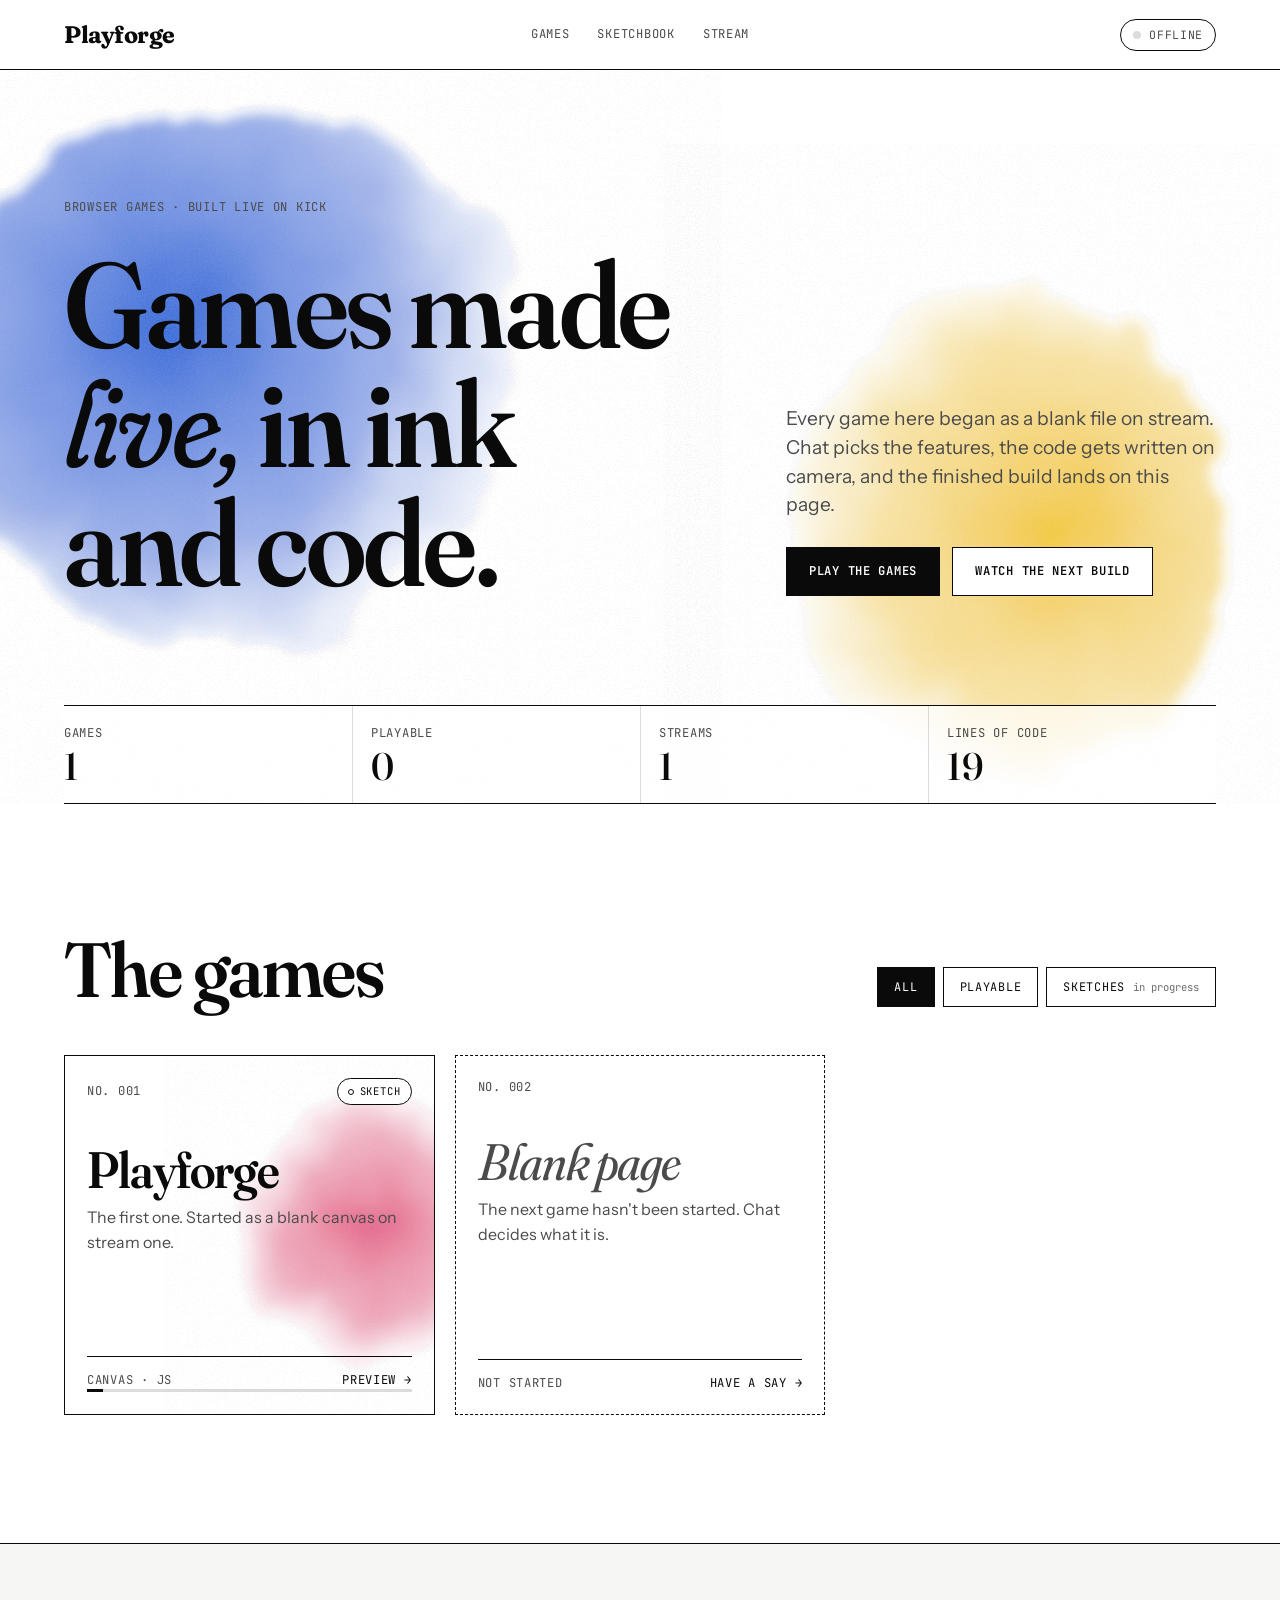
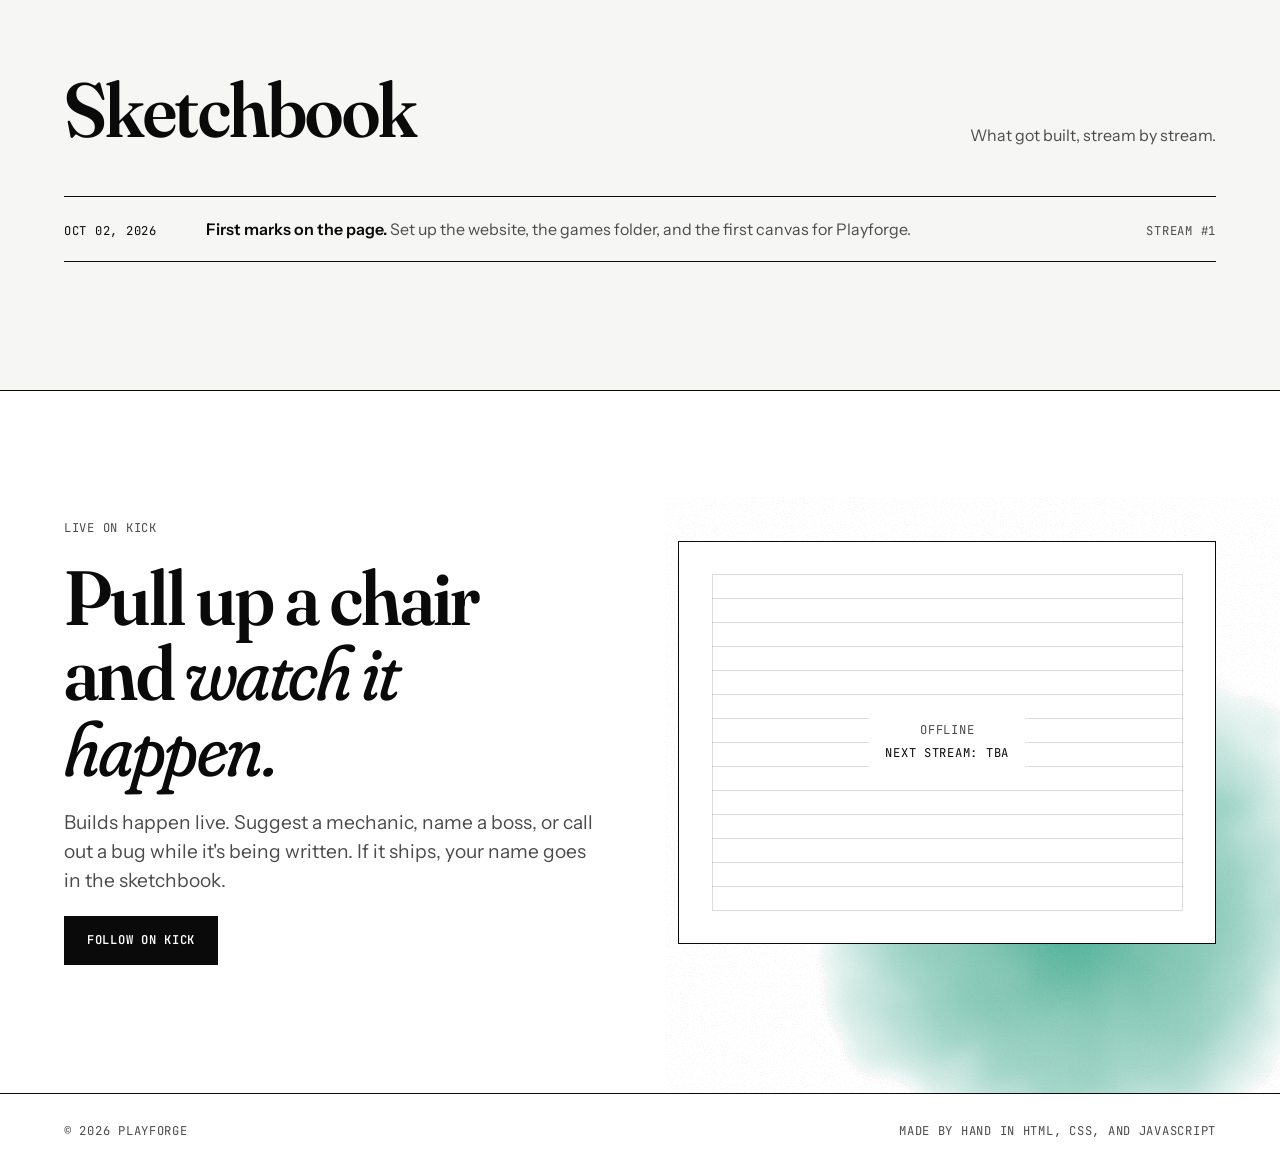
==== index.html @ 60ed4891 "Initial commit: Playforge site and first game sketch Co-Authored-By: Claude Fable 5.1 <noreply@anthr" ====
<!doctype html>
<html lang="en">
<head>
  <meta charset="utf-8">
  <meta name="viewport" content="width=device-width, initial-scale=1, viewport-fit=cover">
  <title>Playforge</title>
  <meta name="description" content="Browser games built live on Kick. Watch them get made, then play them here.">
  <link rel="preconnect" href="https://fonts.googleapis.com">
  <link rel="preconnect" href="https://fonts.gstatic.com" crossorigin>
  <link rel="stylesheet" href="https://fonts.googleapis.com/css2?family=Fraunces:ital,opsz,wght,SOFT@0,9..144,300..900,0..100;1,9..144,300..900,0..100&family=Instrument+Sans:ital,wght@0,400;0,500;0,600;1,400&family=JetBrains+Mono:wght@400;600&display=swap">
  <link rel="stylesheet" href="css/style.css">
</head>
<body>
  <a class="skip" href="#games">Skip to games</a>

  <!-- Watercolor filter: turbulence + displacement gives gradients a wet, bleeding edge -->
  <svg width="0" height="0" style="position:absolute" aria-hidden="true">
    <filter id="wash" x="-30%" y="-30%" width="160%" height="160%">
      <feTurbulence type="fractalNoise" baseFrequency="0.012" numOctaves="3" seed="7" result="noise"/>
      <feDisplacementMap in="SourceGraphic" in2="noise" scale="60" xChannelSelector="R" yChannelSelector="G" result="warped"/>
      <feGaussianBlur in="warped" stdDeviation="6" result="soft"/>
      <feTurbulence type="fractalNoise" baseFrequency="0.9" numOctaves="2" seed="3" result="grain"/>
      <feColorMatrix in="grain" type="saturate" values="0" result="grainBW"/>
      <feComposite in="soft" in2="grainBW" operator="arithmetic" k1="0" k2="1" k3="0.12" k4="-0.06"/>
    </filter>
  </svg>

  <header class="masthead">
    <a href="#top" class="brand">Playforge</a>
    <nav class="menu" aria-label="Site">
      <a href="#games">Games</a>
      <a href="#log">Sketchbook</a>
      <a href="#stream">Stream</a>
    </nav>
    <a class="status" href="#stream" id="live-status">
      <span class="status-dot" aria-hidden="true"></span>
      <span class="status-text">Offline</span>
    </a>
  </header>

  <main id="top">
    <!-- HERO -->
    <section class="hero">
      <div class="wash wash-a" aria-hidden="true"></div>
      <div class="wash wash-b" aria-hidden="true"></div>
      <div class="hero-grid">
        <p class="eyebrow mono">Browser games · built live on Kick</p>
        <h1 class="display">
          Games made<br>
          <em>live,</em> in ink<br>
          and code.
        </h1>
        <div class="hero-side">
          <p class="lede">
            Every game here began as a blank file on stream. Chat picks the features,
            the code gets written on camera, and the finished build lands on this page.
          </p>
          <div class="hero-actions">
            <a href="#games" class="btn btn-ink">Play the games</a>
            <a href="#stream" class="btn btn-paper">Watch the next build</a>
          </div>
        </div>
      </div>

      <dl class="ledger mono" aria-label="Studio stats">
        <div><dt>Games</dt><dd id="stat-games">0</dd></div>
        <div><dt>Playable</dt><dd id="stat-playable">0</dd></div>
        <div><dt>Streams</dt><dd id="stat-streams">0</dd></div>
        <div><dt>Lines of code</dt><dd id="stat-loc">0</dd></div>
      </dl>
    </section>

    <!-- GAMES -->
    <section id="games" class="section">
      <header class="section-head">
        <h2 class="display">The games</h2>
        <div class="filters" role="group" aria-label="Filter games">
          <button class="filter is-active" data-filter="all">All</button>
          <button class="filter" data-filter="playable">Playable</button>
          <button class="filter" data-filter="sketch">Sketches <small>in progress</small></button>
        </div>
      </header>
      <div id="game-grid" class="cards"></div>
    </section>

    <!-- SKETCHBOOK -->
    <section id="log" class="section section-log">
      <header class="section-head">
        <h2 class="display">Sketchbook</h2>
        <p class="section-note">What got built, stream by stream.</p>
      </header>
      <ol id="log-list" class="log"></ol>
    </section>

    <!-- STREAM -->
    <section id="stream" class="section section-stream">
      <div class="wash wash-c" aria-hidden="true"></div>
      <div class="stream-copy">
        <p class="eyebrow mono">Live on Kick</p>
        <h2 class="display">Pull up a chair<br>and <em>watch it happen.</em></h2>
        <p class="lede">
          Builds happen live. Suggest a mechanic, name a boss, or call out a bug
          while it's being written. If it ships, your name goes in the sketchbook.
        </p>
        <a href="https://kick.com/" target="_blank" rel="noopener" class="btn btn-ink">Follow on Kick</a>
      </div>
      <div class="frame" aria-hidden="true">
        <div class="frame-inner">
          <p class="mono frame-text">OFFLINE<br><span>next stream: TBA</span></p>
        </div>
      </div>
    </section>
  </main>

  <footer class="foot">
    <span class="mono">© <span id="year"></span> Playforge</span>
    <span class="mono">Made by hand in HTML, CSS, and JavaScript</span>
  </footer>

  <script src="js/main.js"></script>
</body>
</html>
---- css/style.css ----
/* ------------------------------------------------------------------
   PLAYFORGE
   Layout: white paper, black ink, asymmetric left-anchored type.
   All color comes from a few watercolor washes (blurred, displaced
   gradients) that sit *behind* the ink. Single committed light theme.
------------------------------------------------------------------- */
:root {
  color-scheme: light;

  /* Color: paper + ink, then pigments for the washes */
  --paper: #ffffff;
  --paper-2: #f6f6f4;       /* faint grey-warm for alternate sections */
  --ink: #0a0a0a;
  --ink-2: #4b4b4b;         /* secondary text */
  --rule: #0a0a0a;
  --rule-soft: rgba(10, 10, 10, 0.14);

  --cobalt: #3a62d6;
  --madder: #e0557a;
  --cadmium: #f3c43a;
  --viridian: #2fa386;

  /* Type */
  --font-display: "Fraunces", Georgia, "Times New Roman", serif;
  --font-body: "Instrument Sans", "Helvetica Neue", Arial, sans-serif;
  --font-mono: "JetBrains Mono", "SF Mono", Menlo, monospace;

  --step-0: 1rem;
  --step-1: 1.2rem;
  --step-3: 2.4rem;
  --step-4: clamp(2.6rem, 6vw, 5rem);
  --step-5: clamp(3.2rem, 9.5vw, 8.5rem);

  --gutter: clamp(20px, 5vw, 72px);
}

*, *::before, *::after { box-sizing: border-box; }
html { scroll-behavior: smooth; }

body {
  margin: 0;
  background: var(--paper);
  color: var(--ink);
  font-family: var(--font-body);
  font-size: var(--step-0);
  line-height: 1.55;
  -webkit-font-smoothing: antialiased;
}

a { color: inherit; text-decoration: none; }
h1, h2, h3 { margin: 0; text-wrap: balance; }
p { margin: 0; }
ol, ul { margin: 0; padding: 0; list-style: none; }
button { font: inherit; color: inherit; }

.display {
  font-family: var(--font-display);
  font-weight: 600;
  font-variation-settings: "opsz" 144, "SOFT" 40;
  line-height: 0.98;
  letter-spacing: -0.02em;
}
.display em {
  font-style: italic;
  font-weight: 400;
  font-variation-settings: "opsz" 144, "SOFT" 100;
}
.mono {
  font-family: var(--font-mono);
  font-size: 0.76rem;
  letter-spacing: 0.06em;
  text-transform: uppercase;
}

:focus-visible { outline: 2px solid var(--ink); outline-offset: 3px; }

.skip {
  position: absolute; left: var(--gutter); top: -100px;
  background: var(--ink); color: var(--paper); padding: 8px 12px;
}
.skip:focus { top: 8px; z-index: 100; }

/* ---------------- Watercolor washes ---------------- */
.wash {
  position: absolute;
  pointer-events: none;
  z-index: 0;
  filter: url(#wash);
  mix-blend-mode: multiply;
  opacity: 0.85;
  border-radius: 50%;
}
.wash-a {
  width: clamp(320px, 48vw, 720px); aspect-ratio: 1.15;
  top: 6%; left: -6%;
  background: radial-gradient(circle at 40% 40%, var(--cobalt) 0%, color-mix(in srgb, var(--cobalt) 55%, white) 45%, transparent 72%);
}
.wash-b {
  width: clamp(240px, 34vw, 520px); aspect-ratio: 0.9;
  top: 30%; right: 4%;
  background: radial-gradient(circle at 60% 50%, var(--cadmium) 0%, color-mix(in srgb, var(--cadmium) 50%, white) 50%, transparent 74%);
}
.wash-c {
  width: clamp(280px, 40vw, 600px); aspect-ratio: 1;
  bottom: -10%; right: -4%;
  background: radial-gradient(circle at 50% 50%, var(--viridian) 0%, color-mix(in srgb, var(--viridian) 50%, white) 48%, transparent 74%);
}

/* ---------------- Masthead ---------------- */
.masthead {
  position: sticky;
  top: env(safe-area-inset-top, 0px);
  z-index: 20;
  display: grid;
  grid-template-columns: 1fr auto 1fr;
  align-items: center;
  gap: 24px;
  padding: 16px var(--gutter);
  background: color-mix(in srgb, var(--paper) 88%, transparent);
  backdrop-filter: blur(10px);
  border-bottom: 1px solid var(--rule);
}
.brand {
  font-family: var(--font-display); font-weight: 700; font-size: 1.5rem;
  font-variation-settings: "opsz" 48, "SOFT" 60; letter-spacing: -0.02em;
}
.menu { display: flex; gap: 28px; }
.menu a {
  font-family: var(--font-mono); font-size: 0.76rem; letter-spacing: 0.06em;
  text-transform: uppercase; color: var(--ink-2); position: relative; padding: 6px 0;
}
.menu a::after {
  content: ""; position: absolute; left: 0; right: 100%; bottom: 0;
  height: 2px; background: var(--ink); transition: right 0.25s ease;
}
.menu a:hover { color: var(--ink); }
.menu a:hover::after { right: 0; }

.status {
  justify-self: end;
  display: inline-flex; align-items: center; gap: 8px;
  font-family: var(--font-mono); font-size: 0.72rem; letter-spacing: 0.06em;
  text-transform: uppercase; color: var(--ink-2);
  border: 1px solid var(--rule); padding: 6px 12px; border-radius: 999px;
}
.status-dot { width: 8px; height: 8px; border-radius: 50%; background: var(--rule-soft); }
.status.is-live { color: var(--ink); }
.status.is-live .status-dot { background: var(--madder); box-shadow: 0 0 0 4px color-mix(in srgb, var(--madder) 25%, transparent); }

/* ---------------- Hero ---------------- */
.hero {
  position: relative;
  padding: clamp(56px, 10vw, 128px) var(--gutter) 0;
  overflow: hidden;
  isolation: isolate;
}
.hero-grid {
  position: relative; z-index: 1;
  display: grid;
  grid-template-columns: minmax(0, 1.5fr) minmax(280px, 1fr);
  grid-template-areas: "eyebrow eyebrow" "title side";
  gap: 28px clamp(32px, 6vw, 96px);
  align-items: end;
}
.eyebrow { color: var(--ink-2); }
.hero .eyebrow { grid-area: eyebrow; }
.hero h1 { grid-area: title; font-size: var(--step-5); }
.hero-side { grid-area: side; display: grid; gap: 28px; padding-bottom: 0.4rem; }
.lede { font-size: var(--step-1); line-height: 1.5; color: var(--ink-2); max-width: 42ch; }
.hero-actions { display: flex; flex-wrap: wrap; gap: 12px; }

.ledger {
  position: relative; z-index: 1;
  display: grid;
  grid-template-columns: repeat(4, minmax(0, 1fr));
  margin: clamp(48px, 8vw, 104px) 0 0;
  border-top: 1px solid var(--rule);
  border-bottom: 1px solid var(--rule);
  background: color-mix(in srgb, var(--paper) 70%, transparent);
}
.ledger > div { padding: 18px 0 18px 18px; border-left: 1px solid var(--rule-soft); }
.ledger > div:first-child { border-left: 0; padding-left: 0; }
.ledger dt { color: var(--ink-2); }
.ledger dd {
  margin: 4px 0 0;
  font-family: var(--font-display); font-weight: 500;
  font-variation-settings: "opsz" 144, "SOFT" 0;
  font-size: var(--step-3); line-height: 1;
  font-variant-numeric: tabular-nums;
}

/* ---------------- Buttons ---------------- */
.btn {
  display: inline-flex; align-items: center; gap: 10px;
  padding: 14px 22px;
  font-family: var(--font-mono); font-size: 0.76rem; letter-spacing: 0.06em;
  text-transform: uppercase; font-weight: 600;
  border: 1px solid var(--ink);
  cursor: pointer;
  transition: background 0.15s ease, color 0.15s ease, transform 0.15s ease;
}
.btn:hover { transform: translateY(-1px); }
.btn-ink { background: var(--ink); color: var(--paper); }
.btn-ink:hover { background: var(--paper); color: var(--ink); }
.btn-paper { background: var(--paper); color: var(--ink); }
.btn-paper:hover { background: var(--ink); color: var(--paper); }

/* ---------------- Sections ---------------- */
.section { position: relative; padding: clamp(64px, 10vw, 128px) var(--gutter); }
.section-head {
  display: flex; flex-wrap: wrap; align-items: end; justify-content: space-between;
  gap: 20px 40px; margin-bottom: clamp(28px, 4vw, 48px);
}
.section-head h2 { font-size: var(--step-4); }
.section-note { color: var(--ink-2); max-width: 36ch; }

.filters { display: flex; flex-wrap: wrap; gap: 8px; }
.filter {
  display: inline-flex; align-items: baseline; gap: 8px;
  padding: 10px 16px;
  background: var(--paper); border: 1px solid var(--ink);
  font-family: var(--font-mono); font-size: 0.74rem; letter-spacing: 0.06em; text-transform: uppercase;
  color: var(--ink); cursor: pointer; transition: background 0.15s, color 0.15s;
}
.filter small { font-size: 0.66rem; text-transform: none; letter-spacing: 0; opacity: 0.6; }
.filter:hover, .filter.is-active { background: var(--ink); color: var(--paper); }

/* ---------------- Game cards ---------------- */
.cards {
  display: grid;
  grid-template-columns: repeat(auto-fill, minmax(min(100%, 320px), 1fr));
  gap: 20px;
}
.card {
  position: relative;
  display: grid; grid-template-rows: auto 1fr auto;
  min-height: 360px;
  background: var(--paper);
  border: 1px solid var(--rule);
  padding: 22px;
  overflow: hidden;
  isolation: isolate;
}
/* the blank page waiting for the next game */
.card.is-next { border-style: dashed; color: var(--ink-2); }
.card.is-next .card-title { color: var(--ink-2); font-weight: 400; font-style: italic; }
/* each card gets its own pigment via --pigment, set in JS */
.card-wash {
  position: absolute; z-index: 0; pointer-events: none;
  width: 70%; aspect-ratio: 1; right: -18%; top: 12%;
  border-radius: 50%;
  filter: url(#wash);
  mix-blend-mode: multiply;
  opacity: 0.8;
  background: radial-gradient(circle at 50% 50%, var(--pigment) 0%, color-mix(in srgb, var(--pigment) 55%, white) 45%, transparent 72%);
  transition: transform 0.5s cubic-bezier(.2,.7,.2,1), opacity 0.3s;
}
.card:hover .card-wash { transform: scale(1.18) translate(-6%, 4%); opacity: 1; }
.card > *:not(.card-wash) { position: relative; z-index: 1; }

.card-top { display: flex; justify-content: space-between; align-items: center; gap: 12px; color: var(--ink-2); }
.tag {
  display: inline-flex; align-items: center; gap: 6px;
  padding: 4px 10px; border-radius: 999px;
  font-family: var(--font-mono); font-size: 0.66rem; letter-spacing: 0.08em; text-transform: uppercase;
  border: 1px solid var(--ink); color: var(--ink); background: var(--paper);
}
.tag::before { content: ""; width: 6px; height: 6px; border-radius: 50%; background: var(--ink); }
.tag.playable::before { background: var(--ink); }
.tag.sketch::before { background: transparent; border: 1.5px solid var(--ink); animation: blink 1.6s ease-in-out infinite; }

.card-title {
  align-self: end;
  font-size: clamp(2.4rem, 4vw, 3.4rem);
  margin-top: 40px;
}
.card-desc { color: var(--ink-2); margin-top: 10px; max-width: 34ch; }
.card-foot {
  display: flex; justify-content: space-between; align-items: center;
  margin-top: 28px; padding-top: 14px; border-top: 1px solid var(--rule);
  color: var(--ink-2);
}
.card-foot .go { color: var(--ink); transition: transform 0.15s; }
.card:hover .go { transform: translateX(4px); }
.card-progress {
  position: absolute; left: 0; right: 0; bottom: 0; height: 3px; z-index: 1;
  background: linear-gradient(90deg, var(--ink) var(--progress, 0%), var(--rule-soft) var(--progress, 0%));
}
.card.is-empty { grid-column: 1 / -1; min-height: 160px; place-items: center; text-align: center; color: var(--ink-2); }

/* ---------------- Sketchbook ---------------- */
.section-log { background: var(--paper-2); border-top: 1px solid var(--rule); border-bottom: 1px solid var(--rule); }
.log li {
  display: grid;
  grid-template-columns: 110px 1fr auto;
  gap: 20px 32px;
  align-items: baseline;
  padding: 20px 0;
  border-top: 1px solid var(--rule-soft);
}
.log li:first-child { border-top-color: var(--rule); }
.log li:last-child { border-bottom: 1px solid var(--rule); }
.log time { font-variant-numeric: tabular-nums; }
.log .entry { max-width: 65ch; }
.log .entry strong { font-weight: 600; }
.log .entry span { color: var(--ink-2); }
.log .ref { color: var(--ink-2); white-space: nowrap; }

/* ---------------- Stream ---------------- */
.section-stream {
  display: grid;
  grid-template-columns: minmax(0, 1fr) minmax(280px, 1fr);
  gap: clamp(32px, 6vw, 96px);
  align-items: center;
  overflow: hidden;
  isolation: isolate;
}
.section-stream > :not(.wash) { position: relative; z-index: 1; }
.stream-copy { display: grid; gap: 22px; justify-items: start; }
.stream-copy h2 { font-size: var(--step-4); }
.frame {
  aspect-ratio: 4 / 3; max-width: 100%;
  border: 1px solid var(--ink);
  padding: 6%;
  background: var(--paper);
}
.frame-inner {
  height: 100%;
  border: 1px solid var(--rule-soft);
  display: grid; place-items: center;
  background:
    repeating-linear-gradient(0deg, transparent 0 23px, var(--rule-soft) 23px 24px);
}
.frame-text { text-align: center; color: var(--ink-2); line-height: 1.9; background: var(--paper); padding: 10px 16px; }
.frame-text span { color: var(--ink); }

/* ---------------- Footer ---------------- */
.foot {
  display: flex; flex-wrap: wrap; justify-content: space-between; gap: 12px;
  padding: 28px var(--gutter) calc(28px + env(safe-area-inset-bottom, 0px));
  border-top: 1px solid var(--rule);
  color: var(--ink-2);
}

/* ---------------- Motion ---------------- */
@keyframes blink { 0%, 100% { opacity: 1; } 50% { opacity: 0.25; } }
@media (prefers-reduced-motion: reduce) {
  html { scroll-behavior: auto; }
  *, *::before, *::after { animation: none !important; transition: none !important; }
}

/* ---------------- Responsive ---------------- */
@media (max-width: 900px) {
  .masthead { grid-template-columns: 1fr auto; }
  .menu { display: none; }
  .hero-grid { grid-template-columns: 1fr; grid-template-areas: "eyebrow" "title" "side"; }
  .ledger { grid-template-columns: repeat(2, 1fr); }
  .ledger > div:nth-child(3) { border-left: 0; padding-left: 0; }
  .ledger > div:nth-child(n + 3) { border-top: 1px solid var(--rule-soft); }
  .section-stream { grid-template-columns: 1fr; }
  .log li { grid-template-columns: 1fr; gap: 6px; }
  .log .ref { white-space: normal; }
  .wash-b { display: none; }
}
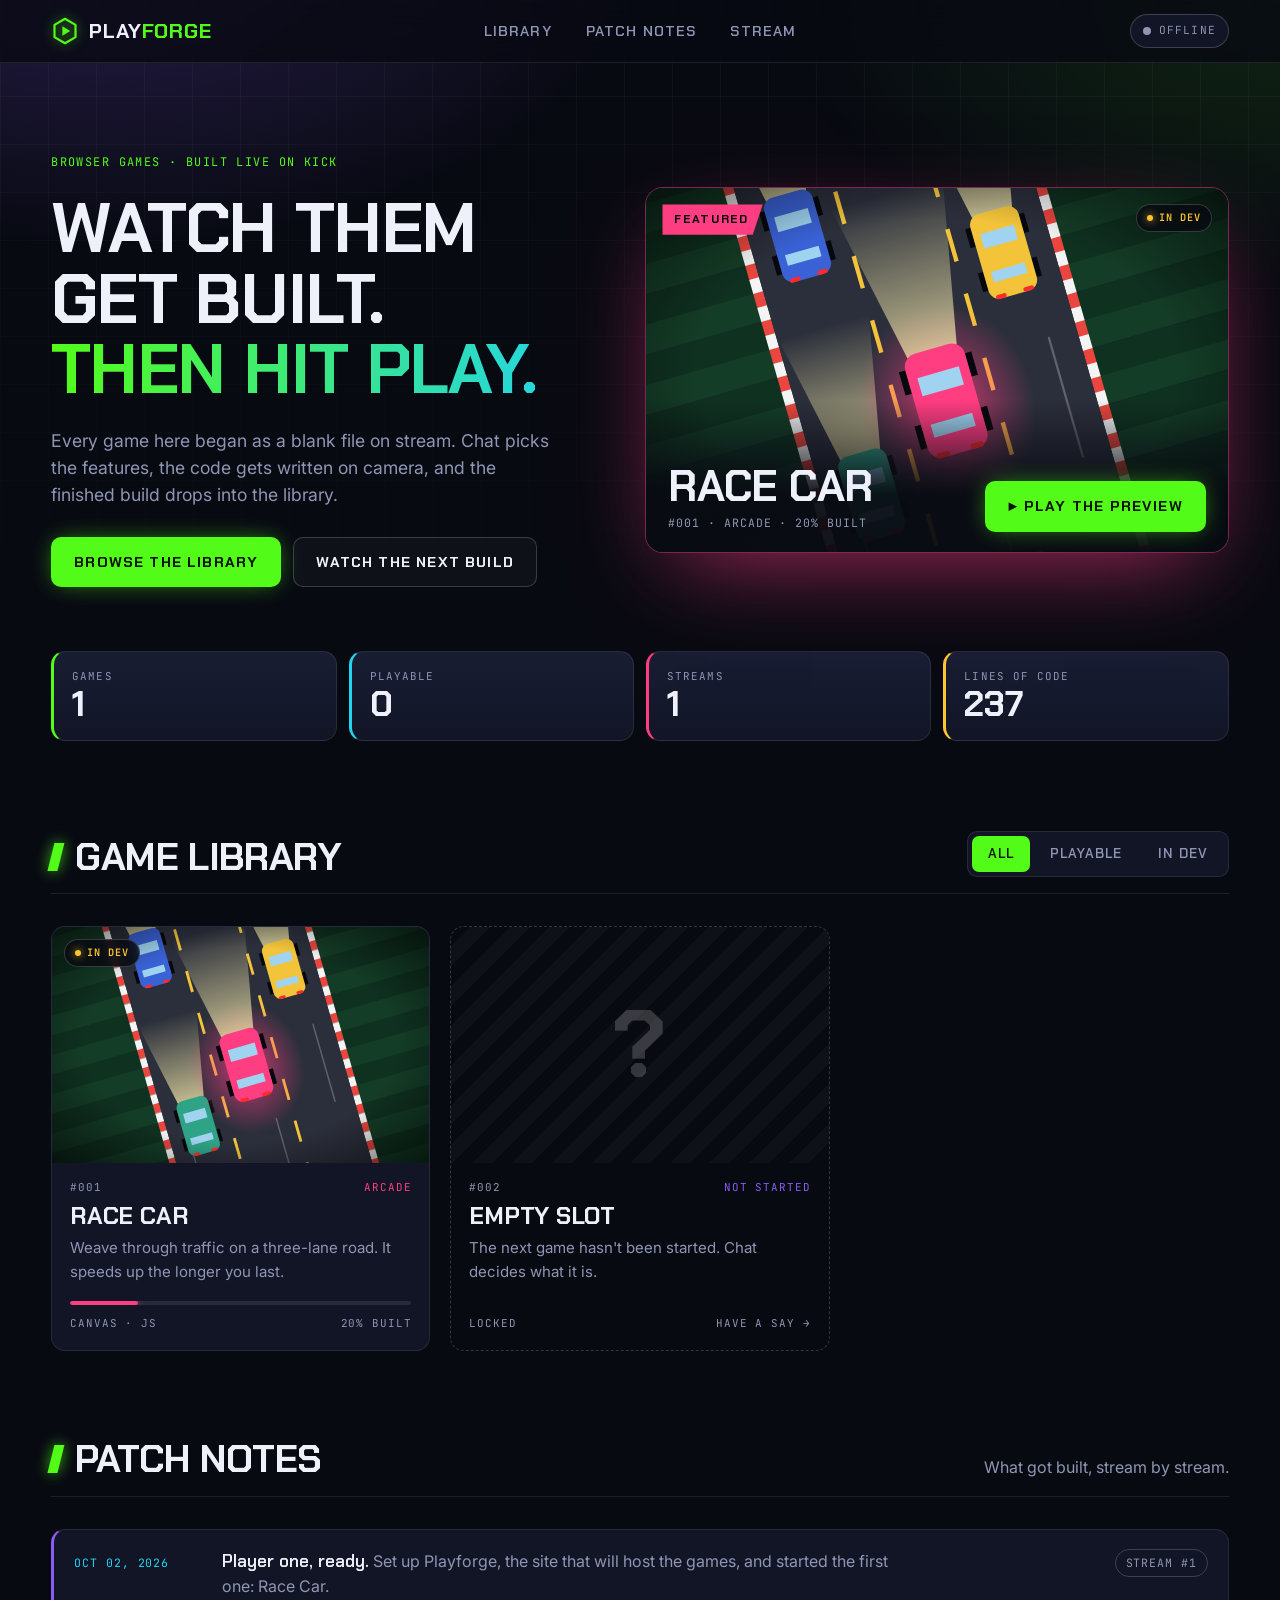
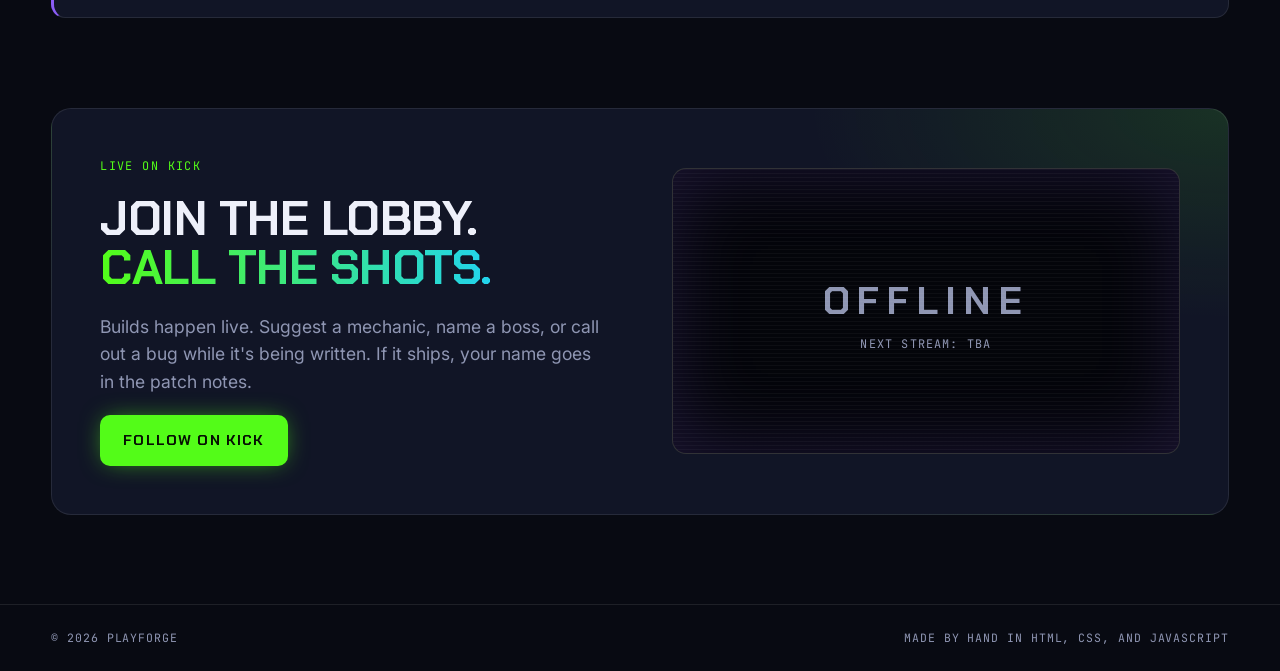
==== commit 940f75be: "Redesign Playforge as a game platform Dark, neon gamer theme with a featured-game slot, cover-art li" ====
--- a/index.html
+++ b/index.html
@@ -5,31 +5,27 @@
   <meta name="viewport" content="width=device-width, initial-scale=1, viewport-fit=cover">
   <title>Playforge</title>
   <meta name="description" content="Browser games built live on Kick. Watch them get made, then play them here.">
+  <meta name="theme-color" content="#080a12">
+  <link rel="icon" href="data:image/svg+xml,%3Csvg xmlns='http://www.w3.org/2000/svg' viewBox='0 0 32 32'%3E%3Cpath d='M16 2l12 7v14l-12 7-12-7V9z' fill='%23080a12' stroke='%2353fc18' stroke-width='2.5'/%3E%3Cpath d='M13 10.5l9 5.5-9 5.5z' fill='%2353fc18'/%3E%3C/svg%3E">
   <link rel="preconnect" href="https://fonts.googleapis.com">
   <link rel="preconnect" href="https://fonts.gstatic.com" crossorigin>
-  <link rel="stylesheet" href="https://fonts.googleapis.com/css2?family=Fraunces:ital,opsz,wght,SOFT@0,9..144,300..900,0..100;1,9..144,300..900,0..100&family=Instrument+Sans:ital,wght@0,400;0,500;0,600;1,400&family=JetBrains+Mono:wght@400;600&display=swap">
+  <link rel="stylesheet" href="https://fonts.googleapis.com/css2?family=Chakra+Petch:wght@500;600;700&family=Inter:wght@400;500;600&family=JetBrains+Mono:wght@400;600&display=swap">
   <link rel="stylesheet" href="css/style.css">
 </head>
 <body>
   <a class="skip" href="#games">Skip to games</a>
 
-  <!-- Watercolor filter: turbulence + displacement gives gradients a wet, bleeding edge -->
-  <svg width="0" height="0" style="position:absolute" aria-hidden="true">
-    <filter id="wash" x="-30%" y="-30%" width="160%" height="160%">
-      <feTurbulence type="fractalNoise" baseFrequency="0.012" numOctaves="3" seed="7" result="noise"/>
-      <feDisplacementMap in="SourceGraphic" in2="noise" scale="60" xChannelSelector="R" yChannelSelector="G" result="warped"/>
-      <feGaussianBlur in="warped" stdDeviation="6" result="soft"/>
-      <feTurbulence type="fractalNoise" baseFrequency="0.9" numOctaves="2" seed="3" result="grain"/>
-      <feColorMatrix in="grain" type="saturate" values="0" result="grainBW"/>
-      <feComposite in="soft" in2="grainBW" operator="arithmetic" k1="0" k2="1" k3="0.12" k4="-0.06"/>
-    </filter>
-  </svg>
-
-  <header class="masthead">
-    <a href="#top" class="brand">Playforge</a>
-    <nav class="menu" aria-label="Site">
-      <a href="#games">Games</a>
-      <a href="#log">Sketchbook</a>
+  <header class="topbar">
+    <a href="#top" class="logo" aria-label="Playforge home">
+      <svg class="logo-mark" viewBox="0 0 32 32" aria-hidden="true">
+        <path d="M16 2l12 7v14l-12 7-12-7V9z" fill="none" stroke="currentColor" stroke-width="2.5" stroke-linejoin="round"/>
+        <path d="M13 10.5l9 5.5-9 5.5z" fill="currentColor"/>
+      </svg>
+      <span>Play<b>forge</b></span>
+    </a>
+    <nav class="nav" aria-label="Site">
+      <a href="#games">Library</a>
+      <a href="#log">Patch notes</a>
       <a href="#stream">Stream</a>
     </nav>
     <a class="status" href="#stream" id="live-status">
@@ -40,81 +36,78 @@
 
   <main id="top">
     <!-- HERO -->
-    <section class="hero">
-      <div class="wash wash-a" aria-hidden="true"></div>
-      <div class="wash wash-b" aria-hidden="true"></div>
-      <div class="hero-grid">
-        <p class="eyebrow mono">Browser games · built live on Kick</p>
+    <section class="hero wrap">
+      <div class="hero-copy">
+        <p class="kicker">Browser games · built live on Kick</p>
         <h1 class="display">
-          Games made<br>
-          <em>live,</em> in ink<br>
-          and code.
+          Watch them get built.
+          <span class="glow-text">Then hit play.</span>
         </h1>
-        <div class="hero-side">
-          <p class="lede">
-            Every game here began as a blank file on stream. Chat picks the features,
-            the code gets written on camera, and the finished build lands on this page.
-          </p>
-          <div class="hero-actions">
-            <a href="#games" class="btn btn-ink">Play the games</a>
-            <a href="#stream" class="btn btn-paper">Watch the next build</a>
-          </div>
+        <p class="lede">
+          Every game here began as a blank file on stream. Chat picks the features,
+          the code gets written on camera, and the finished build drops into the library.
+        </p>
+        <div class="hero-actions">
+          <a href="#games" class="btn btn-primary">Browse the library</a>
+          <a href="#stream" class="btn btn-ghost">Watch the next build</a>
         </div>
       </div>
 
-      <dl class="ledger mono" aria-label="Studio stats">
-        <div><dt>Games</dt><dd id="stat-games">0</dd></div>
-        <div><dt>Playable</dt><dd id="stat-playable">0</dd></div>
-        <div><dt>Streams</dt><dd id="stat-streams">0</dd></div>
-        <div><dt>Lines of code</dt><dd id="stat-loc">0</dd></div>
-      </dl>
+      <!-- Featured game, filled in by js/main.js -->
+      <div id="featured"></div>
     </section>
 
-    <!-- GAMES -->
-    <section id="games" class="section">
+    <dl class="hud wrap" aria-label="Studio stats">
+      <div><dt>Games</dt><dd id="stat-games">0</dd></div>
+      <div><dt>Playable</dt><dd id="stat-playable">0</dd></div>
+      <div><dt>Streams</dt><dd id="stat-streams">0</dd></div>
+      <div><dt>Lines of code</dt><dd id="stat-loc">0</dd></div>
+    </dl>
+
+    <!-- LIBRARY -->
+    <section id="games" class="section wrap">
       <header class="section-head">
-        <h2 class="display">The games</h2>
+        <h2 class="display">Game library</h2>
         <div class="filters" role="group" aria-label="Filter games">
           <button class="filter is-active" data-filter="all">All</button>
           <button class="filter" data-filter="playable">Playable</button>
-          <button class="filter" data-filter="sketch">Sketches <small>in progress</small></button>
+          <button class="filter" data-filter="dev">In dev</button>
         </div>
       </header>
       <div id="game-grid" class="cards"></div>
     </section>
 
-    <!-- SKETCHBOOK -->
-    <section id="log" class="section section-log">
+    <!-- PATCH NOTES -->
+    <section id="log" class="section wrap">
       <header class="section-head">
-        <h2 class="display">Sketchbook</h2>
+        <h2 class="display">Patch notes</h2>
         <p class="section-note">What got built, stream by stream.</p>
       </header>
       <ol id="log-list" class="log"></ol>
     </section>
 
     <!-- STREAM -->
-    <section id="stream" class="section section-stream">
-      <div class="wash wash-c" aria-hidden="true"></div>
-      <div class="stream-copy">
-        <p class="eyebrow mono">Live on Kick</p>
-        <h2 class="display">Pull up a chair<br>and <em>watch it happen.</em></h2>
-        <p class="lede">
-          Builds happen live. Suggest a mechanic, name a boss, or call out a bug
-          while it's being written. If it ships, your name goes in the sketchbook.
-        </p>
-        <a href="https://kick.com/" target="_blank" rel="noopener" class="btn btn-ink">Follow on Kick</a>
-      </div>
-      <div class="frame" aria-hidden="true">
-        <div class="frame-inner">
-          <p class="mono frame-text">OFFLINE<br><span>next stream: TBA</span></p>
+    <section id="stream" class="section wrap">
+      <div class="stream">
+        <div class="stream-copy">
+          <p class="kicker">Live on Kick</p>
+          <h2 class="display">Join the lobby. <span class="glow-text">Call the shots.</span></h2>
+          <p class="lede">
+            Builds happen live. Suggest a mechanic, name a boss, or call out a bug
+            while it's being written. If it ships, your name goes in the patch notes.
+          </p>
+          <a href="https://kick.com/" target="_blank" rel="noopener" class="btn btn-primary">Follow on Kick</a>
+        </div>
+        <div class="screen" aria-hidden="true">
+          <p class="screen-text">OFFLINE<br><span>next stream: TBA</span></p>
         </div>
       </div>
     </section>
   </main>
 
-  <footer class="foot">
-    <span class="mono">© <span id="year"></span> Playforge</span>
-    <span class="mono">Made by hand in HTML, CSS, and JavaScript</span>
+  <footer class="foot wrap">
+    <span>© <span id="year"></span> Playforge</span>
+    <span>Made by hand in HTML, CSS, and JavaScript</span>
   </footer>
 
   <script src="js/main.js"></script>
--- a/css/style.css
+++ b/css/style.css
@@ -1,349 +1,400 @@
 /* ------------------------------------------------------------------
    PLAYFORGE
-   Layout: white paper, black ink, asymmetric left-anchored type.
-   All color comes from a few watercolor washes (blurred, displaced
-   gradients) that sit *behind* the ink. Single committed light theme.
+   A game platform: dark arena, neon accents, cover-art library.
+   Kick green is the platform colour; each game brings its own
+   --accent (set in JS) that lights up its card and cover.
+   Single committed dark theme.
 ------------------------------------------------------------------- */
 :root {
-  color-scheme: light;
-
-  /* Color: paper + ink, then pigments for the washes */
-  --paper: #ffffff;
-  --paper-2: #f6f6f4;       /* faint grey-warm for alternate sections */
-  --ink: #0a0a0a;
-  --ink-2: #4b4b4b;         /* secondary text */
-  --rule: #0a0a0a;
-  --rule-soft: rgba(10, 10, 10, 0.14);
-
-  --cobalt: #3a62d6;
-  --madder: #e0557a;
-  --cadmium: #f3c43a;
-  --viridian: #2fa386;
-
-  /* Type */
-  --font-display: "Fraunces", Georgia, "Times New Roman", serif;
-  --font-body: "Instrument Sans", "Helvetica Neue", Arial, sans-serif;
+  color-scheme: dark;
+
+  --bg: #080a12;
+  --panel: #111526;
+  --panel-2: #181d33;
+  --line: rgba(255, 255, 255, 0.09);
+  --line-2: rgba(255, 255, 255, 0.18);
+  --text: #eef0fa;
+  --muted: #8f96b3;
+
+  --green: #53fc18;
+  --pink: #ff3d81;
+  --cyan: #22d3ee;
+  --violet: #8b5cf6;
+  --amber: #ffc531;
+  --accent: var(--green);
+
+  --font-display: "Chakra Petch", "Arial Narrow", Arial, sans-serif;
+  --font-body: "Inter", "Helvetica Neue", Arial, sans-serif;
   --font-mono: "JetBrains Mono", "SF Mono", Menlo, monospace;
 
-  --step-0: 1rem;
-  --step-1: 1.2rem;
-  --step-3: 2.4rem;
-  --step-4: clamp(2.6rem, 6vw, 5rem);
-  --step-5: clamp(3.2rem, 9.5vw, 8.5rem);
-
-  --gutter: clamp(20px, 5vw, 72px);
+  --gutter: clamp(16px, 4vw, 56px);
+  --max: 1280px;
+  --radius: 14px;
 }
 
 *, *::before, *::after { box-sizing: border-box; }
-html { scroll-behavior: smooth; }
+html { scroll-behavior: smooth; scroll-padding-top: 80px; }
 
 body {
   margin: 0;
-  background: var(--paper);
-  color: var(--ink);
+  background: var(--bg);
+  color: var(--text);
   font-family: var(--font-body);
-  font-size: var(--step-0);
+  font-size: 1rem;
   line-height: 1.55;
   -webkit-font-smoothing: antialiased;
+  overflow-x: hidden;
+}
+/* Arena lighting: two soft glows and a floor grid that fades out */
+body::before, body::after {
+  content: ""; position: fixed; inset: 0; z-index: -1; pointer-events: none;
+}
+body::before {
+  background:
+    radial-gradient(900px 520px at 8% -8%, rgba(139, 92, 246, 0.26), transparent 62%),
+    radial-gradient(820px 480px at 100% 0%, rgba(83, 252, 24, 0.11), transparent 62%);
+}
+body::after {
+  background-image:
+    linear-gradient(var(--line) 1px, transparent 1px),
+    linear-gradient(90deg, var(--line) 1px, transparent 1px);
+  background-size: 48px 48px;
+  opacity: 0.45;
+  -webkit-mask-image: linear-gradient(#000, transparent 75%);
+  mask-image: linear-gradient(#000, transparent 75%);
 }
 
 a { color: inherit; text-decoration: none; }
 h1, h2, h3 { margin: 0; text-wrap: balance; }
 p { margin: 0; }
-ol, ul { margin: 0; padding: 0; list-style: none; }
+ol, ul, dl, dd { margin: 0; padding: 0; list-style: none; }
 button { font: inherit; color: inherit; }
+img { display: block; max-width: 100%; }
+
+.wrap { max-width: var(--max); margin-inline: auto; padding-inline: var(--gutter); }
 
 .display {
   font-family: var(--font-display);
-  font-weight: 600;
-  font-variation-settings: "opsz" 144, "SOFT" 40;
-  line-height: 0.98;
-  letter-spacing: -0.02em;
-}
-.display em {
-  font-style: italic;
-  font-weight: 400;
-  font-variation-settings: "opsz" 144, "SOFT" 100;
-}
-.mono {
-  font-family: var(--font-mono);
-  font-size: 0.76rem;
-  letter-spacing: 0.06em;
+  font-weight: 700;
+  line-height: 1.02;
+  letter-spacing: -0.01em;
   text-transform: uppercase;
 }
-
-:focus-visible { outline: 2px solid var(--ink); outline-offset: 3px; }
+.glow-text {
+  background: linear-gradient(90deg, var(--green), var(--cyan));
+  -webkit-background-clip: text; background-clip: text;
+  color: transparent;
+}
+.kicker {
+  font-family: var(--font-mono); font-size: 0.74rem; letter-spacing: 0.12em;
+  text-transform: uppercase; color: var(--green);
+}
+.lede { font-size: 1.1rem; color: var(--muted); max-width: 46ch; }
+
+:focus-visible { outline: 2px solid var(--green); outline-offset: 3px; border-radius: 4px; }
 
 .skip {
   position: absolute; left: var(--gutter); top: -100px;
-  background: var(--ink); color: var(--paper); padding: 8px 12px;
+  background: var(--green); color: var(--bg); padding: 8px 12px; font-weight: 600;
 }
 .skip:focus { top: 8px; z-index: 100; }
 
-/* ---------------- Watercolor washes ---------------- */
-.wash {
-  position: absolute;
-  pointer-events: none;
-  z-index: 0;
-  filter: url(#wash);
-  mix-blend-mode: multiply;
-  opacity: 0.85;
-  border-radius: 50%;
-}
-.wash-a {
-  width: clamp(320px, 48vw, 720px); aspect-ratio: 1.15;
-  top: 6%; left: -6%;
-  background: radial-gradient(circle at 40% 40%, var(--cobalt) 0%, color-mix(in srgb, var(--cobalt) 55%, white) 45%, transparent 72%);
-}
-.wash-b {
-  width: clamp(240px, 34vw, 520px); aspect-ratio: 0.9;
-  top: 30%; right: 4%;
-  background: radial-gradient(circle at 60% 50%, var(--cadmium) 0%, color-mix(in srgb, var(--cadmium) 50%, white) 50%, transparent 74%);
-}
-.wash-c {
-  width: clamp(280px, 40vw, 600px); aspect-ratio: 1;
-  bottom: -10%; right: -4%;
-  background: radial-gradient(circle at 50% 50%, var(--viridian) 0%, color-mix(in srgb, var(--viridian) 50%, white) 48%, transparent 74%);
-}
-
-/* ---------------- Masthead ---------------- */
-.masthead {
+/* ---------------- Top bar ---------------- */
+.topbar {
   position: sticky;
-  top: env(safe-area-inset-top, 0px);
+  top: 0;
   z-index: 20;
   display: grid;
   grid-template-columns: 1fr auto 1fr;
   align-items: center;
   gap: 24px;
-  padding: 16px var(--gutter);
-  background: color-mix(in srgb, var(--paper) 88%, transparent);
-  backdrop-filter: blur(10px);
-  border-bottom: 1px solid var(--rule);
-}
-.brand {
-  font-family: var(--font-display); font-weight: 700; font-size: 1.5rem;
-  font-variation-settings: "opsz" 48, "SOFT" 60; letter-spacing: -0.02em;
-}
-.menu { display: flex; gap: 28px; }
-.menu a {
-  font-family: var(--font-mono); font-size: 0.76rem; letter-spacing: 0.06em;
-  text-transform: uppercase; color: var(--ink-2); position: relative; padding: 6px 0;
-}
-.menu a::after {
-  content: ""; position: absolute; left: 0; right: 100%; bottom: 0;
-  height: 2px; background: var(--ink); transition: right 0.25s ease;
-}
-.menu a:hover { color: var(--ink); }
-.menu a:hover::after { right: 0; }
+  padding: calc(12px + env(safe-area-inset-top, 0px)) var(--gutter) 12px;
+  background: rgba(8, 10, 18, 0.78);
+  backdrop-filter: blur(14px);
+  -webkit-backdrop-filter: blur(14px);
+  border-bottom: 1px solid var(--line);
+}
+.logo {
+  display: inline-flex; align-items: center; gap: 10px; justify-self: start;
+  font-family: var(--font-display); font-weight: 700; font-size: 1.3rem;
+  letter-spacing: 0.04em; text-transform: uppercase;
+}
+.logo b { color: var(--green); font-weight: 700; }
+.logo-mark { width: 28px; height: 28px; color: var(--green); filter: drop-shadow(0 0 6px rgba(83, 252, 24, 0.6)); }
+
+.nav { display: flex; gap: 6px; }
+.nav a {
+  font-family: var(--font-display); font-weight: 600; font-size: 0.9rem;
+  letter-spacing: 0.08em; text-transform: uppercase; color: var(--muted);
+  padding: 8px 14px; border-radius: 8px; transition: color 0.15s, background 0.15s;
+}
+.nav a:hover { color: var(--text); background: var(--panel-2); }
 
 .status {
   justify-self: end;
   display: inline-flex; align-items: center; gap: 8px;
-  font-family: var(--font-mono); font-size: 0.72rem; letter-spacing: 0.06em;
-  text-transform: uppercase; color: var(--ink-2);
-  border: 1px solid var(--rule); padding: 6px 12px; border-radius: 999px;
-}
-.status-dot { width: 8px; height: 8px; border-radius: 50%; background: var(--rule-soft); }
-.status.is-live { color: var(--ink); }
-.status.is-live .status-dot { background: var(--madder); box-shadow: 0 0 0 4px color-mix(in srgb, var(--madder) 25%, transparent); }
-
-/* ---------------- Hero ---------------- */
-.hero {
-  position: relative;
-  padding: clamp(56px, 10vw, 128px) var(--gutter) 0;
-  overflow: hidden;
-  isolation: isolate;
-}
-.hero-grid {
-  position: relative; z-index: 1;
-  display: grid;
-  grid-template-columns: minmax(0, 1.5fr) minmax(280px, 1fr);
-  grid-template-areas: "eyebrow eyebrow" "title side";
-  gap: 28px clamp(32px, 6vw, 96px);
-  align-items: end;
-}
-.eyebrow { color: var(--ink-2); }
-.hero .eyebrow { grid-area: eyebrow; }
-.hero h1 { grid-area: title; font-size: var(--step-5); }
-.hero-side { grid-area: side; display: grid; gap: 28px; padding-bottom: 0.4rem; }
-.lede { font-size: var(--step-1); line-height: 1.5; color: var(--ink-2); max-width: 42ch; }
-.hero-actions { display: flex; flex-wrap: wrap; gap: 12px; }
-
-.ledger {
-  position: relative; z-index: 1;
-  display: grid;
-  grid-template-columns: repeat(4, minmax(0, 1fr));
-  margin: clamp(48px, 8vw, 104px) 0 0;
-  border-top: 1px solid var(--rule);
-  border-bottom: 1px solid var(--rule);
-  background: color-mix(in srgb, var(--paper) 70%, transparent);
-}
-.ledger > div { padding: 18px 0 18px 18px; border-left: 1px solid var(--rule-soft); }
-.ledger > div:first-child { border-left: 0; padding-left: 0; }
-.ledger dt { color: var(--ink-2); }
-.ledger dd {
-  margin: 4px 0 0;
-  font-family: var(--font-display); font-weight: 500;
-  font-variation-settings: "opsz" 144, "SOFT" 0;
-  font-size: var(--step-3); line-height: 1;
-  font-variant-numeric: tabular-nums;
-}
+  font-family: var(--font-mono); font-size: 0.7rem; letter-spacing: 0.1em;
+  text-transform: uppercase; color: var(--muted);
+  border: 1px solid var(--line-2); padding: 7px 12px; border-radius: 999px;
+  background: var(--panel);
+}
+.status-dot { width: 8px; height: 8px; border-radius: 50%; background: var(--muted); }
+.status.is-live { color: var(--text); border-color: var(--pink); }
+.status.is-live .status-dot { background: var(--pink); box-shadow: 0 0 10px var(--pink); animation: pulse 1.4s ease-in-out infinite; }
 
 /* ---------------- Buttons ---------------- */
 .btn {
   display: inline-flex; align-items: center; gap: 10px;
-  padding: 14px 22px;
-  font-family: var(--font-mono); font-size: 0.76rem; letter-spacing: 0.06em;
-  text-transform: uppercase; font-weight: 600;
-  border: 1px solid var(--ink);
+  padding: 13px 22px;
+  font-family: var(--font-display); font-size: 0.92rem; font-weight: 700;
+  letter-spacing: 0.08em; text-transform: uppercase;
+  border: 1px solid transparent; border-radius: 10px;
   cursor: pointer;
-  transition: background 0.15s ease, color 0.15s ease, transform 0.15s ease;
-}
-.btn:hover { transform: translateY(-1px); }
-.btn-ink { background: var(--ink); color: var(--paper); }
-.btn-ink:hover { background: var(--paper); color: var(--ink); }
-.btn-paper { background: var(--paper); color: var(--ink); }
-.btn-paper:hover { background: var(--ink); color: var(--paper); }
+  transition: transform 0.15s ease, box-shadow 0.15s ease, background 0.15s ease, border-color 0.15s ease;
+}
+.btn:hover { transform: translateY(-2px); }
+.btn-primary { background: var(--green); color: #061003; box-shadow: 0 0 24px -6px rgba(83, 252, 24, 0.7); }
+.btn-primary:hover { box-shadow: 0 0 36px -4px rgba(83, 252, 24, 0.9); }
+.btn-ghost { border-color: var(--line-2); background: rgba(255, 255, 255, 0.03); }
+.btn-ghost:hover { border-color: var(--text); }
+
+/* ---------------- Hero ---------------- */
+.hero {
+  display: grid;
+  grid-template-columns: minmax(0, 1fr) minmax(0, 1.1fr);
+  gap: clamp(28px, 5vw, 72px);
+  align-items: center;
+  padding-block: clamp(40px, 7vw, 96px) clamp(32px, 5vw, 64px);
+}
+.hero-copy { display: grid; gap: 22px; justify-items: start; }
+.hero h1 { font-size: clamp(2.5rem, 5.4vw, 4.6rem); }
+.hero h1 span { display: block; }
+.hero-actions { display: flex; flex-wrap: wrap; gap: 12px; margin-top: 6px; }
+
+/* Featured game: the big slot */
+.featured {
+  position: relative; display: block;
+  border-radius: calc(var(--radius) + 4px);
+  border: 1px solid color-mix(in srgb, var(--accent) 45%, transparent);
+  background: var(--panel);
+  overflow: hidden;
+  box-shadow: 0 30px 90px -30px color-mix(in srgb, var(--accent) 70%, transparent);
+  transition: transform 0.25s ease, box-shadow 0.25s ease;
+}
+.featured:hover { transform: translateY(-4px); box-shadow: 0 36px 100px -24px color-mix(in srgb, var(--accent) 85%, transparent); }
+.featured .cover { aspect-ratio: 16 / 10; }
+.featured-info {
+  position: absolute; inset: auto 0 0 0;
+  display: flex; flex-wrap: wrap; align-items: end; justify-content: space-between; gap: 16px;
+  padding: 64px 22px 20px;
+  background: linear-gradient(transparent, rgba(8, 10, 18, 0.94) 62%);
+}
+.featured-title { font-size: clamp(1.8rem, 3.4vw, 2.8rem); }
+.featured-meta { font-family: var(--font-mono); font-size: 0.72rem; letter-spacing: 0.08em; text-transform: uppercase; color: var(--muted); margin-top: 6px; }
+.featured-flag {
+  position: absolute; top: 16px; left: 16px;
+  font-family: var(--font-display); font-weight: 700; font-size: 0.74rem; letter-spacing: 0.14em; text-transform: uppercase;
+  background: var(--accent); color: #0a0a12; padding: 6px 14px 6px 12px;
+  clip-path: polygon(0 0, 100% 0, calc(100% - 10px) 100%, 0 100%);
+}
+.featured .badge { position: absolute; top: 16px; right: 16px; }
+
+/* Cover art: an <img>, or a generated tile when a game has none yet */
+.cover { position: relative; overflow: hidden; background: var(--panel-2); }
+.cover img { width: 100%; height: 100%; object-fit: cover; transition: transform 0.5s cubic-bezier(.2, .7, .2, 1); }
+.cover-fallback {
+  position: absolute; inset: 0; display: grid; place-items: center;
+  font-family: var(--font-display); font-weight: 700; font-size: 6rem; color: rgba(255, 255, 255, 0.9);
+  background:
+    radial-gradient(circle at 70% 20%, color-mix(in srgb, var(--accent) 80%, transparent), transparent 60%),
+    linear-gradient(135deg, var(--panel-2), #06070d);
+}
+
+/* ---------------- HUD stats ---------------- */
+.hud {
+  display: grid;
+  grid-template-columns: repeat(4, minmax(0, 1fr));
+  gap: 12px;
+}
+.hud > div {
+  padding: 16px 18px;
+  background: linear-gradient(180deg, var(--panel-2), var(--panel));
+  border: 1px solid var(--line);
+  border-radius: var(--radius);
+  border-left: 3px solid var(--green);
+}
+.hud > div:nth-child(2) { border-left-color: var(--cyan); }
+.hud > div:nth-child(3) { border-left-color: var(--pink); }
+.hud > div:nth-child(4) { border-left-color: var(--amber); }
+.hud dt { font-family: var(--font-mono); font-size: 0.68rem; letter-spacing: 0.1em; text-transform: uppercase; color: var(--muted); }
+.hud dd {
+  font-family: var(--font-display); font-weight: 700; font-size: 2.2rem; line-height: 1.1;
+  font-variant-numeric: tabular-nums;
+}
 
 /* ---------------- Sections ---------------- */
-.section { position: relative; padding: clamp(64px, 10vw, 128px) var(--gutter); }
+.section { padding-block: clamp(48px, 7vw, 96px) 0; }
 .section-head {
   display: flex; flex-wrap: wrap; align-items: end; justify-content: space-between;
-  gap: 20px 40px; margin-bottom: clamp(28px, 4vw, 48px);
-}
-.section-head h2 { font-size: var(--step-4); }
-.section-note { color: var(--ink-2); max-width: 36ch; }
-
-.filters { display: flex; flex-wrap: wrap; gap: 8px; }
+  gap: 16px 40px; margin-bottom: clamp(20px, 3vw, 32px);
+  padding-bottom: 16px; border-bottom: 1px solid var(--line);
+}
+.section-head h2 { font-size: clamp(1.7rem, 3.2vw, 2.4rem); }
+.section-head h2::before {
+  content: ""; display: inline-block; width: 10px; height: 0.72em; margin-right: 14px;
+  background: var(--green); transform: skewX(-14deg); box-shadow: 0 0 14px rgba(83, 252, 24, 0.7);
+}
+.section-note { color: var(--muted); }
+
+.filters { display: flex; gap: 4px; padding: 4px; background: var(--panel); border: 1px solid var(--line); border-radius: 10px; }
 .filter {
-  display: inline-flex; align-items: baseline; gap: 8px;
-  padding: 10px 16px;
-  background: var(--paper); border: 1px solid var(--ink);
-  font-family: var(--font-mono); font-size: 0.74rem; letter-spacing: 0.06em; text-transform: uppercase;
-  color: var(--ink); cursor: pointer; transition: background 0.15s, color 0.15s;
-}
-.filter small { font-size: 0.66rem; text-transform: none; letter-spacing: 0; opacity: 0.6; }
-.filter:hover, .filter.is-active { background: var(--ink); color: var(--paper); }
+  padding: 8px 16px; border: 0; border-radius: 7px; background: transparent;
+  font-family: var(--font-display); font-weight: 600; font-size: 0.84rem; letter-spacing: 0.08em; text-transform: uppercase;
+  color: var(--muted); cursor: pointer; transition: background 0.15s, color 0.15s;
+}
+.filter:hover { color: var(--text); }
+.filter.is-active { background: var(--green); color: #061003; }
 
 /* ---------------- Game cards ---------------- */
 .cards {
   display: grid;
-  grid-template-columns: repeat(auto-fill, minmax(min(100%, 320px), 1fr));
+  grid-template-columns: repeat(auto-fill, minmax(min(100%, 290px), 1fr));
   gap: 20px;
 }
-.card {
+.game {
   position: relative;
-  display: grid; grid-template-rows: auto 1fr auto;
-  min-height: 360px;
-  background: var(--paper);
-  border: 1px solid var(--rule);
-  padding: 22px;
+  display: grid; grid-template-rows: auto 1fr;
+  background: var(--panel);
+  border: 1px solid var(--line);
+  border-radius: var(--radius);
   overflow: hidden;
-  isolation: isolate;
-}
-/* the blank page waiting for the next game */
-.card.is-next { border-style: dashed; color: var(--ink-2); }
-.card.is-next .card-title { color: var(--ink-2); font-weight: 400; font-style: italic; }
-/* each card gets its own pigment via --pigment, set in JS */
-.card-wash {
-  position: absolute; z-index: 0; pointer-events: none;
-  width: 70%; aspect-ratio: 1; right: -18%; top: 12%;
-  border-radius: 50%;
-  filter: url(#wash);
-  mix-blend-mode: multiply;
-  opacity: 0.8;
-  background: radial-gradient(circle at 50% 50%, var(--pigment) 0%, color-mix(in srgb, var(--pigment) 55%, white) 45%, transparent 72%);
-  transition: transform 0.5s cubic-bezier(.2,.7,.2,1), opacity 0.3s;
-}
-.card:hover .card-wash { transform: scale(1.18) translate(-6%, 4%); opacity: 1; }
-.card > *:not(.card-wash) { position: relative; z-index: 1; }
-
-.card-top { display: flex; justify-content: space-between; align-items: center; gap: 12px; color: var(--ink-2); }
-.tag {
-  display: inline-flex; align-items: center; gap: 6px;
-  padding: 4px 10px; border-radius: 999px;
-  font-family: var(--font-mono); font-size: 0.66rem; letter-spacing: 0.08em; text-transform: uppercase;
-  border: 1px solid var(--ink); color: var(--ink); background: var(--paper);
-}
-.tag::before { content: ""; width: 6px; height: 6px; border-radius: 50%; background: var(--ink); }
-.tag.playable::before { background: var(--ink); }
-.tag.sketch::before { background: transparent; border: 1.5px solid var(--ink); animation: blink 1.6s ease-in-out infinite; }
-
-.card-title {
-  align-self: end;
-  font-size: clamp(2.4rem, 4vw, 3.4rem);
-  margin-top: 40px;
-}
-.card-desc { color: var(--ink-2); margin-top: 10px; max-width: 34ch; }
-.card-foot {
-  display: flex; justify-content: space-between; align-items: center;
-  margin-top: 28px; padding-top: 14px; border-top: 1px solid var(--rule);
-  color: var(--ink-2);
-}
-.card-foot .go { color: var(--ink); transition: transform 0.15s; }
-.card:hover .go { transform: translateX(4px); }
-.card-progress {
-  position: absolute; left: 0; right: 0; bottom: 0; height: 3px; z-index: 1;
-  background: linear-gradient(90deg, var(--ink) var(--progress, 0%), var(--rule-soft) var(--progress, 0%));
-}
-.card.is-empty { grid-column: 1 / -1; min-height: 160px; place-items: center; text-align: center; color: var(--ink-2); }
-
-/* ---------------- Sketchbook ---------------- */
-.section-log { background: var(--paper-2); border-top: 1px solid var(--rule); border-bottom: 1px solid var(--rule); }
+  transition: transform 0.2s ease, border-color 0.2s ease, box-shadow 0.2s ease;
+}
+.game:hover {
+  transform: translateY(-6px);
+  border-color: var(--accent);
+  box-shadow: 0 22px 60px -22px color-mix(in srgb, var(--accent) 80%, transparent);
+}
+.game .cover { aspect-ratio: 16 / 10; }
+.game:hover .cover img { transform: scale(1.06); }
+.game .badge { position: absolute; top: 12px; left: 12px; }
+.game-play {
+  position: absolute; inset: 0; display: grid; place-items: center;
+  background: rgba(8, 10, 18, 0.55); opacity: 0; transition: opacity 0.2s;
+}
+.game-play span {
+  font-family: var(--font-display); font-weight: 700; font-size: 0.9rem; letter-spacing: 0.1em; text-transform: uppercase;
+  background: var(--accent); color: #0a0a12; padding: 11px 20px; border-radius: 10px;
+  transform: translateY(8px); transition: transform 0.2s;
+}
+.game:hover .game-play, .game:focus-visible .game-play { opacity: 1; }
+.game:hover .game-play span, .game:focus-visible .game-play span { transform: none; }
+
+.game-body { display: grid; grid-template-rows: auto auto 1fr auto; gap: 8px; padding: 16px 18px 18px; }
+.game-meta, .game-foot {
+  display: flex; justify-content: space-between; gap: 12px;
+  font-family: var(--font-mono); font-size: 0.68rem; letter-spacing: 0.08em; text-transform: uppercase; color: var(--muted);
+}
+.game-meta span:last-child { color: var(--accent); }
+.game-title { font-size: 1.5rem; }
+.game-desc { color: var(--muted); font-size: 0.94rem; }
+.game-bar { height: 4px; margin-top: 10px; border-radius: 999px; background: var(--line); overflow: hidden; }
+.game-bar span { display: block; height: 100%; width: var(--progress, 0%); border-radius: inherit; background: var(--accent); box-shadow: 0 0 10px var(--accent); }
+
+.badge {
+  display: inline-flex; align-items: center; gap: 6px; z-index: 1;
+  padding: 5px 10px; border-radius: 999px;
+  font-family: var(--font-mono); font-size: 0.64rem; font-weight: 600; letter-spacing: 0.1em; text-transform: uppercase;
+  background: rgba(8, 10, 18, 0.82); border: 1px solid var(--line-2);
+  backdrop-filter: blur(6px); -webkit-backdrop-filter: blur(6px);
+}
+.badge::before { content: ""; width: 6px; height: 6px; border-radius: 50%; background: currentColor; box-shadow: 0 0 8px currentColor; }
+.badge.playable { color: var(--green); }
+.badge.dev { color: var(--amber); }
+.badge.dev::before { animation: pulse 1.6s ease-in-out infinite; }
+
+/* the empty slot waiting for the next game */
+.game.is-locked { border-style: dashed; border-color: var(--line-2); background: transparent; --accent: var(--violet); }
+.game.is-locked .cover { background: repeating-linear-gradient(135deg, transparent 0 14px, rgba(255, 255, 255, 0.03) 14px 28px); }
+.game.is-locked .cover-fallback { background: none; color: var(--line-2); }
+.game.is-empty {
+  grid-column: 1 / -1; min-height: 160px; place-items: center; text-align: center;
+  color: var(--muted); border-style: dashed; padding: 24px;
+}
+.game.is-empty:hover { transform: none; border-color: var(--line); box-shadow: none; }
+
+/* ---------------- Patch notes ---------------- */
+.log { display: grid; gap: 12px; }
 .log li {
   display: grid;
-  grid-template-columns: 110px 1fr auto;
-  gap: 20px 32px;
+  grid-template-columns: 120px 1fr auto;
+  gap: 12px 28px;
   align-items: baseline;
-  padding: 20px 0;
-  border-top: 1px solid var(--rule-soft);
-}
-.log li:first-child { border-top-color: var(--rule); }
-.log li:last-child { border-bottom: 1px solid var(--rule); }
-.log time { font-variant-numeric: tabular-nums; }
-.log .entry { max-width: 65ch; }
-.log .entry strong { font-weight: 600; }
-.log .entry span { color: var(--ink-2); }
-.log .ref { color: var(--ink-2); white-space: nowrap; }
+  padding: 18px 20px;
+  background: var(--panel);
+  border: 1px solid var(--line);
+  border-left: 3px solid var(--violet);
+  border-radius: var(--radius);
+}
+.log time, .log .ref { font-family: var(--font-mono); font-size: 0.72rem; letter-spacing: 0.08em; text-transform: uppercase; color: var(--muted); }
+.log time { font-variant-numeric: tabular-nums; color: var(--cyan); }
+.log .entry { max-width: 70ch; }
+.log .entry strong { font-family: var(--font-display); font-weight: 600; font-size: 1.08rem; }
+.log .entry span { color: var(--muted); }
+.log .ref { white-space: nowrap; border: 1px solid var(--line-2); border-radius: 999px; padding: 4px 10px; }
 
 /* ---------------- Stream ---------------- */
-.section-stream {
+.stream {
   display: grid;
   grid-template-columns: minmax(0, 1fr) minmax(280px, 1fr);
-  gap: clamp(32px, 6vw, 96px);
+  gap: clamp(28px, 5vw, 72px);
   align-items: center;
+  padding: clamp(24px, 4vw, 48px);
+  border: 1px solid var(--line);
+  border-radius: calc(var(--radius) + 6px);
+  background:
+    radial-gradient(600px 300px at 100% 0%, rgba(83, 252, 24, 0.12), transparent 70%),
+    var(--panel);
+}
+.stream-copy { display: grid; gap: 20px; justify-items: start; }
+.stream-copy h2 { font-size: clamp(1.9rem, 3.8vw, 3rem); }
+.stream-copy h2 span { display: block; }
+.screen {
+  position: relative;
+  aspect-ratio: 16 / 9;
+  display: grid; place-items: center;
+  border: 1px solid var(--line-2);
+  border-radius: var(--radius);
+  background: #04050a;
   overflow: hidden;
-  isolation: isolate;
-}
-.section-stream > :not(.wash) { position: relative; z-index: 1; }
-.stream-copy { display: grid; gap: 22px; justify-items: start; }
-.stream-copy h2 { font-size: var(--step-4); }
-.frame {
-  aspect-ratio: 4 / 3; max-width: 100%;
-  border: 1px solid var(--ink);
-  padding: 6%;
-  background: var(--paper);
-}
-.frame-inner {
-  height: 100%;
-  border: 1px solid var(--rule-soft);
-  display: grid; place-items: center;
-  background:
-    repeating-linear-gradient(0deg, transparent 0 23px, var(--rule-soft) 23px 24px);
-}
-.frame-text { text-align: center; color: var(--ink-2); line-height: 1.9; background: var(--paper); padding: 10px 16px; }
-.frame-text span { color: var(--ink); }
+  box-shadow: inset 0 0 80px rgba(139, 92, 246, 0.18);
+}
+/* scanlines */
+.screen::after {
+  content: ""; position: absolute; inset: 0; pointer-events: none;
+  background: repeating-linear-gradient(0deg, transparent 0 3px, rgba(255, 255, 255, 0.035) 3px 4px);
+}
+.screen-text {
+  text-align: center; line-height: 1.7;
+  font-family: var(--font-display); font-weight: 700; font-size: clamp(1.6rem, 3vw, 2.4rem); letter-spacing: 0.2em;
+  color: var(--muted);
+}
+.screen-text span { display: block; font-family: var(--font-mono); font-weight: 400; font-size: 0.74rem; letter-spacing: 0.1em; text-transform: uppercase; }
+.screen.is-live { border-color: var(--pink); box-shadow: 0 0 50px -10px var(--pink), inset 0 0 80px rgba(255, 61, 129, 0.2); }
+.screen.is-live .screen-text { color: var(--pink); text-shadow: 0 0 24px var(--pink); }
 
 /* ---------------- Footer ---------------- */
 .foot {
   display: flex; flex-wrap: wrap; justify-content: space-between; gap: 12px;
-  padding: 28px var(--gutter) calc(28px + env(safe-area-inset-bottom, 0px));
-  border-top: 1px solid var(--rule);
-  color: var(--ink-2);
+  margin-top: clamp(48px, 7vw, 96px);
+  padding-block: 24px calc(24px + env(safe-area-inset-bottom, 0px));
+  border-top: 1px solid var(--line);
+  font-family: var(--font-mono); font-size: 0.72rem; letter-spacing: 0.08em; text-transform: uppercase;
+  color: var(--muted);
 }
 
 /* ---------------- Motion ---------------- */
-@keyframes blink { 0%, 100% { opacity: 1; } 50% { opacity: 0.25; } }
+@keyframes pulse { 0%, 100% { opacity: 1; } 50% { opacity: 0.3; } }
 @media (prefers-reduced-motion: reduce) {
   html { scroll-behavior: auto; }
   *, *::before, *::after { animation: none !important; transition: none !important; }
@@ -351,14 +402,11 @@
 
 /* ---------------- Responsive ---------------- */
 @media (max-width: 900px) {
-  .masthead { grid-template-columns: 1fr auto; }
-  .menu { display: none; }
-  .hero-grid { grid-template-columns: 1fr; grid-template-areas: "eyebrow" "title" "side"; }
-  .ledger { grid-template-columns: repeat(2, 1fr); }
-  .ledger > div:nth-child(3) { border-left: 0; padding-left: 0; }
-  .ledger > div:nth-child(n + 3) { border-top: 1px solid var(--rule-soft); }
-  .section-stream { grid-template-columns: 1fr; }
-  .log li { grid-template-columns: 1fr; gap: 6px; }
-  .log .ref { white-space: normal; }
-  .wash-b { display: none; }
-}
+  .topbar { grid-template-columns: 1fr auto; }
+  .nav { display: none; }
+  .hero { grid-template-columns: 1fr; }
+  .hud { grid-template-columns: repeat(2, 1fr); }
+  .stream { grid-template-columns: 1fr; }
+  .log li { grid-template-columns: 1fr; gap: 8px; }
+  .log .ref { justify-self: start; }
+}
